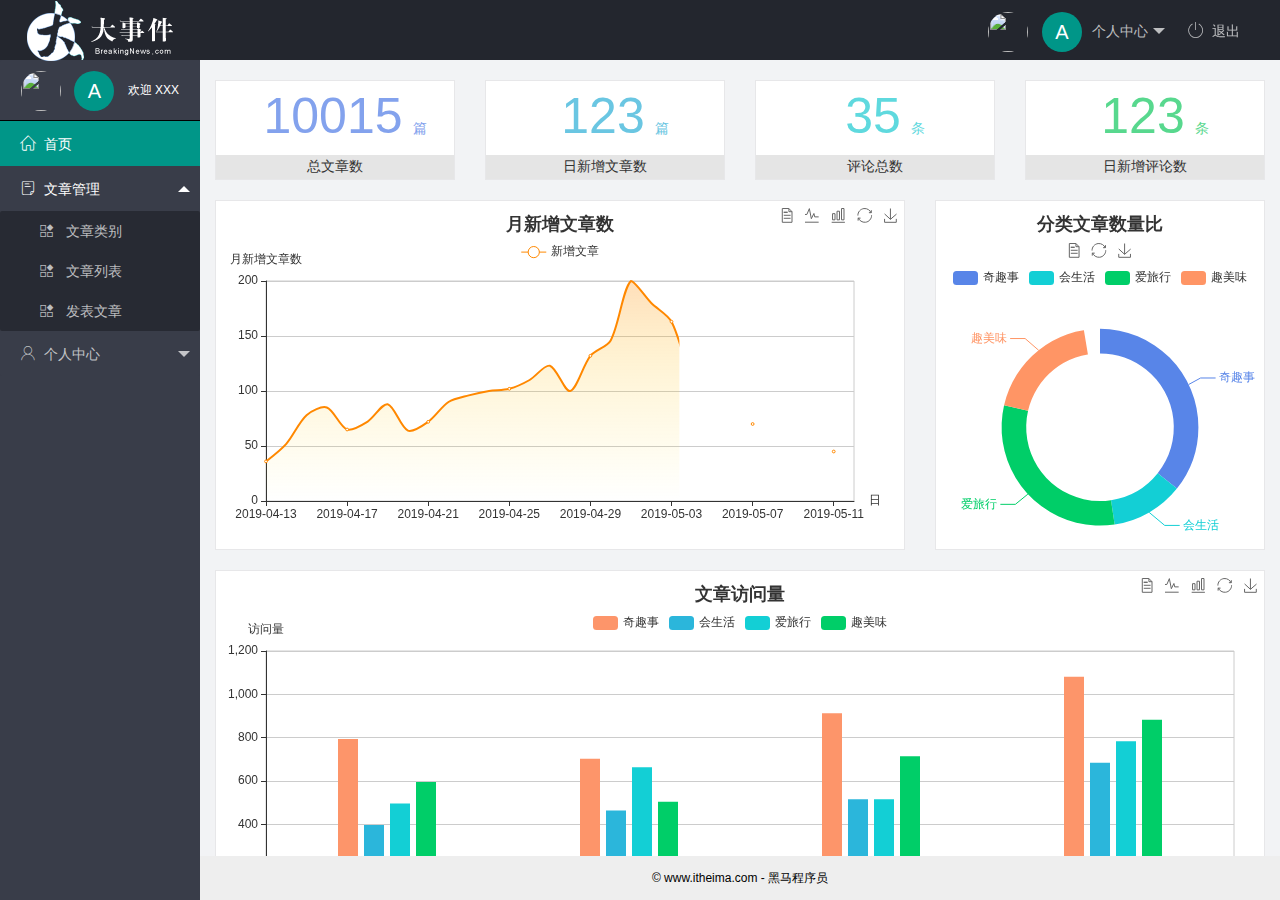
==== index.html @ 4f6dc2e0 "完成主页建设" ====
<!DOCTYPE html>
<html lang="en">

<head>
    <meta charset="UTF-8">
    <meta name="viewport" content="width=device-width, initial-scale=1.0">
    <title>大事件主页第二遍</title>
    <link rel="stylesheet" href="/assets/lib/layui/css/layui.css">
    <link rel="stylesheet" href="/assets/fonts/iconfont.css">
    <link rel="stylesheet" href="/assets/css/index.css">
</head>

<body class="layui-layout-body">
    <div class="layui-layout layui-layout-admin">
        <div class="layui-header">
            <div class="layui-logo">
                <img src="/assets/images/logo.png" alt="">
            </div>
            <!-- 头部区域（可配合layui已有的水平导航） -->
            <ul class="layui-nav layui-layout-right">
                <li class="layui-nav-item">
                    <a href="javascript:;" class="userinfo">
                        <img src="http://t.cn/RCzsdCq" class="layui-nav-img">
                        <span class="user-avatar">A</span>个人中心
                    </a>
                    <dl class="layui-nav-child">
                        <dd><a href="">基本资料</a></dd>
                        <dd><a href="">更换头像</a></dd>
                        <dd><a href="">重置密码</a></dd>
                    </dl>
                </li>
                <li class="layui-nav-item"><a href="javascript:;"><span class="iconfont icon-tuichu"></span>退出</a></li>
            </ul>
        </div>

        <div class="layui-side layui-bg-black">
            <div class="layui-side-scroll">
                <!-- 左侧导航区域（可配合layui已有的垂直导航） -->
                <ul class="layui-nav layui-nav-tree" lay-shrink="all">
                    <div class="userinfo">
                        <img src="http://t.cn/RCzsdCq" class="layui-nav-img">
                        <span class="user-avatar">A</span>
                        <span id="welcome">欢迎 XXX</span>
                    </div>
                    <li class="layui-nav-item layui-this">
                        <a href="/home/dashboard.html" target="fm"><span class="iconfont icon-home"></span>首页</a>
                    </li>
                    <li class="layui-nav-item layui-nav-itemed">
                        <a class="" href="javascript:;"><span class="iconfont icon-16"></span>文章管理</a>
                        <dl class="layui-nav-child">
                            <dd><a href="javascript:;"><i class="layui-icon layui-icon-app"></i> 文章类别</a></dd>
                            <dd><a href="javascript:;"><i class="layui-icon layui-icon-app"></i> 文章列表</a></dd>
                            <dd><a href="javascript:;"><i class="layui-icon layui-icon-app"></i> 发表文章</a></dd>
                        </dl>
                    </li>
                    <li class="layui-nav-item">
                        <a href="javascript:;"><span class="iconfont icon-user"></span>个人中心</a>
                        <dl class="layui-nav-child">
                            <dd><a href="javascript:;"><i class="layui-icon layui-icon-app"></i> 基本资料</a></dd>
                            <dd><a href="javascript:;"><i class="layui-icon layui-icon-app"></i> 更换头像</a></dd>
                            <dd><a href="javascript:;"><i class="layui-icon layui-icon-app"></i> 重置密码</a></dd>
                        </dl>
                    </li>
                </ul>
            </div>
        </div>

        <div class="layui-body">
            <!-- 内容主体区域 -->
            <iframe name="fm" src="/home/dashboard.html" frameborder="0"></iframe>
        </div>

        <div class="layui-footer">
            <!-- 底部固定区域 -->
            © www.itheima.com - 黑马程序员
        </div>
    </div>
    <script src="/assets/lib/layui/layui.all.js"></script>
    <script src="/assets/lib/jquery.js"></script>
    <script src="/assets/js/baseAPI.js"></script>
    <script src="/assets/js/index.js"></script>
</body>

</html>
---- assets/lib/layui/css/layui.css ----
/** layui-v2.5.5 MIT License By https://www.layui.com */
 .layui-inline,img{display:inline-block;vertical-align:middle}h1,h2,h3,h4,h5,h6{font-weight:400}.layui-edge,.layui-header,.layui-inline,.layui-main{position:relative}.layui-body,.layui-edge,.layui-elip{overflow:hidden}.layui-btn,.layui-edge,.layui-inline,img{vertical-align:middle}.layui-btn,.layui-disabled,.layui-icon,.layui-unselect{-moz-user-select:none;-webkit-user-select:none;-ms-user-select:none}.layui-elip,.layui-form-checkbox span,.layui-form-pane .layui-form-label{text-overflow:ellipsis;white-space:nowrap}.layui-breadcrumb,.layui-tree-btnGroup{visibility:hidden}blockquote,body,button,dd,div,dl,dt,form,h1,h2,h3,h4,h5,h6,input,li,ol,p,pre,td,textarea,th,ul{margin:0;padding:0;-webkit-tap-highlight-color:rgba(0,0,0,0)}a:active,a:hover{outline:0}img{border:none}li{list-style:none}table{border-collapse:collapse;border-spacing:0}h4,h5,h6{font-size:100%}button,input,optgroup,option,select,textarea{font-family:inherit;font-size:inherit;font-style:inherit;font-weight:inherit;outline:0}pre{white-space:pre-wrap;white-space:-moz-pre-wrap;white-space:-pre-wrap;white-space:-o-pre-wrap;word-wrap:break-word}body{line-height:24px;font:14px Helvetica Neue,Helvetica,PingFang SC,Tahoma,Arial,sans-serif}hr{height:1px;margin:10px 0;border:0;clear:both}a{color:#333;text-decoration:none}a:hover{color:#777}a cite{font-style:normal;*cursor:pointer}.layui-border-box,.layui-border-box *{box-sizing:border-box}.layui-box,.layui-box *{box-sizing:content-box}.layui-clear{clear:both;*zoom:1}.layui-clear:after{content:'\20';clear:both;*zoom:1;display:block;height:0}.layui-inline{*display:inline;*zoom:1}.layui-edge{display:inline-block;width:0;height:0;border-width:6px;border-style:dashed;border-color:transparent}.layui-edge-top{top:-4px;border-bottom-color:#999;border-bottom-style:solid}.layui-edge-right{border-left-color:#999;border-left-style:solid}.layui-edge-bottom{top:2px;border-top-color:#999;border-top-style:solid}.layui-edge-left{border-right-color:#999;border-right-style:solid}.layui-disabled,.layui-disabled:hover{color:#d2d2d2!important;cursor:not-allowed!important}.layui-circle{border-radius:100%}.layui-show{display:block!important}.layui-hide{display:none!important}@font-face{font-family:layui-icon;src:url(../font/iconfont.eot?v=250);src:url(../font/iconfont.eot?v=250#iefix) format('embedded-opentype'),url(../font/iconfont.woff2?v=250) format('woff2'),url(../font/iconfont.woff?v=250) format('woff'),url(../font/iconfont.ttf?v=250) format('truetype'),url(../font/iconfont.svg?v=250#layui-icon) format('svg')}.layui-icon{font-family:layui-icon!important;font-size:16px;font-style:normal;-webkit-font-smoothing:antialiased;-moz-osx-font-smoothing:grayscale}.layui-icon-reply-fill:before{content:"\e611"}.layui-icon-set-fill:before{content:"\e614"}.layui-icon-menu-fill:before{content:"\e60f"}.layui-icon-search:before{content:"\e615"}.layui-icon-share:before{content:"\e641"}.layui-icon-set-sm:before{content:"\e620"}.layui-icon-engine:before{content:"\e628"}.layui-icon-close:before{content:"\1006"}.layui-icon-close-fill:before{content:"\1007"}.layui-icon-chart-screen:before{content:"\e629"}.layui-icon-star:before{content:"\e600"}.layui-icon-circle-dot:before{content:"\e617"}.layui-icon-chat:before{content:"\e606"}.layui-icon-release:before{content:"\e609"}.layui-icon-list:before{content:"\e60a"}.layui-icon-chart:before{content:"\e62c"}.layui-icon-ok-circle:before{content:"\1005"}.layui-icon-layim-theme:before{content:"\e61b"}.layui-icon-table:before{content:"\e62d"}.layui-icon-right:before{content:"\e602"}.layui-icon-left:before{content:"\e603"}.layui-icon-cart-simple:before{content:"\e698"}.layui-icon-face-cry:before{content:"\e69c"}.layui-icon-face-smile:before{content:"\e6af"}.layui-icon-survey:before{content:"\e6b2"}.layui-icon-tree:before{content:"\e62e"}.layui-icon-upload-circle:before{content:"\e62f"}.layui-icon-add-circle:before{content:"\e61f"}.layui-icon-download-circle:before{content:"\e601"}.layui-icon-templeate-1:before{content:"\e630"}.layui-icon-util:before{content:"\e631"}.layui-icon-face-surprised:before{content:"\e664"}.layui-icon-edit:before{content:"\e642"}.layui-icon-speaker:before{content:"\e645"}.layui-icon-down:before{content:"\e61a"}.layui-icon-file:before{content:"\e621"}.layui-icon-layouts:before{content:"\e632"}.layui-icon-rate-half:before{content:"\e6c9"}.layui-icon-add-circle-fine:before{content:"\e608"}.layui-icon-prev-circle:before{content:"\e633"}.layui-icon-read:before{content:"\e705"}.layui-icon-404:before{content:"\e61c"}.layui-icon-carousel:before{content:"\e634"}.layui-icon-help:before{content:"\e607"}.layui-icon-code-circle:before{content:"\e635"}.layui-icon-water:before{content:"\e636"}.layui-icon-username:before{content:"\e66f"}.layui-icon-find-fill:before{content:"\e670"}.layui-icon-about:before{content:"\e60b"}.layui-icon-location:before{content:"\e715"}.layui-icon-up:before{content:"\e619"}.layui-icon-pause:before{content:"\e651"}.layui-icon-date:before{content:"\e637"}.layui-icon-layim-uploadfile:before{content:"\e61d"}.layui-icon-delete:before{content:"\e640"}.layui-icon-play:before{content:"\e652"}.layui-icon-top:before{content:"\e604"}.layui-icon-friends:before{content:"\e612"}.layui-icon-refresh-3:before{content:"\e9aa"}.layui-icon-ok:before{content:"\e605"}.layui-icon-layer:before{content:"\e638"}.layui-icon-face-smile-fine:before{content:"\e60c"}.layui-icon-dollar:before{content:"\e659"}.layui-icon-group:before{content:"\e613"}.layui-icon-layim-download:before{content:"\e61e"}.layui-icon-picture-fine:before{content:"\e60d"}.layui-icon-link:before{content:"\e64c"}.layui-icon-diamond:before{content:"\e735"}.layui-icon-log:before{content:"\e60e"}.layui-icon-rate-solid:before{content:"\e67a"}.layui-icon-fonts-del:before{content:"\e64f"}.layui-icon-unlink:before{content:"\e64d"}.layui-icon-fonts-clear:before{content:"\e639"}.layui-icon-triangle-r:before{content:"\e623"}.layui-icon-circle:before{content:"\e63f"}.layui-icon-radio:before{content:"\e643"}.layui-icon-align-center:before{content:"\e647"}.layui-icon-align-right:before{content:"\e648"}.layui-icon-align-left:before{content:"\e649"}.layui-icon-loading-1:before{content:"\e63e"}.layui-icon-return:before{content:"\e65c"}.layui-icon-fonts-strong:before{content:"\e62b"}.layui-icon-upload:before{content:"\e67c"}.layui-icon-dialogue:before{content:"\e63a"}.layui-icon-video:before{content:"\e6ed"}.layui-icon-headset:before{content:"\e6fc"}.layui-icon-cellphone-fine:before{content:"\e63b"}.layui-icon-add-1:before{content:"\e654"}.layui-icon-face-smile-b:before{content:"\e650"}.layui-icon-fonts-html:before{content:"\e64b"}.layui-icon-form:before{content:"\e63c"}.layui-icon-cart:before{content:"\e657"}.layui-icon-camera-fill:before{content:"\e65d"}.layui-icon-tabs:before{content:"\e62a"}.layui-icon-fonts-code:before{content:"\e64e"}.layui-icon-fire:before{content:"\e756"}.layui-icon-set:before{content:"\e716"}.layui-icon-fonts-u:before{content:"\e646"}.layui-icon-triangle-d:before{content:"\e625"}.layui-icon-tips:before{content:"\e702"}.layui-icon-picture:before{content:"\e64a"}.layui-icon-more-vertical:before{content:"\e671"}.layui-icon-flag:before{content:"\e66c"}.layui-icon-loading:before{content:"\e63d"}.layui-icon-fonts-i:before{content:"\e644"}.layui-icon-refresh-1:before{content:"\e666"}.layui-icon-rmb:before{content:"\e65e"}.layui-icon-home:before{content:"\e68e"}.layui-icon-user:before{content:"\e770"}.layui-icon-notice:before{content:"\e667"}.layui-icon-login-weibo:before{content:"\e675"}.layui-icon-voice:before{content:"\e688"}.layui-icon-upload-drag:before{content:"\e681"}.layui-icon-login-qq:before{content:"\e676"}.layui-icon-snowflake:before{content:"\e6b1"}.layui-icon-file-b:before{content:"\e655"}.layui-icon-template:before{content:"\e663"}.layui-icon-auz:before{content:"\e672"}.layui-icon-console:before{content:"\e665"}.layui-icon-app:before{content:"\e653"}.layui-icon-prev:before{content:"\e65a"}.layui-icon-website:before{content:"\e7ae"}.layui-icon-next:before{content:"\e65b"}.layui-icon-component:before{content:"\e857"}.layui-icon-more:before{content:"\e65f"}.layui-icon-login-wechat:before{content:"\e677"}.layui-icon-shrink-right:before{content:"\e668"}.layui-icon-spread-left:before{content:"\e66b"}.layui-icon-camera:before{content:"\e660"}.layui-icon-note:before{content:"\e66e"}.layui-icon-refresh:before{content:"\e669"}.layui-icon-female:before{content:"\e661"}.layui-icon-male:before{content:"\e662"}.layui-icon-password:before{content:"\e673"}.layui-icon-senior:before{content:"\e674"}.layui-icon-theme:before{content:"\e66a"}.layui-icon-tread:before{content:"\e6c5"}.layui-icon-praise:before{content:"\e6c6"}.layui-icon-star-fill:before{content:"\e658"}.layui-icon-rate:before{content:"\e67b"}.layui-icon-template-1:before{content:"\e656"}.layui-icon-vercode:before{content:"\e679"}.layui-icon-cellphone:before{content:"\e678"}.layui-icon-screen-full:before{content:"\e622"}.layui-icon-screen-restore:before{content:"\e758"}.layui-icon-cols:before{content:"\e610"}.layui-icon-export:before{content:"\e67d"}.layui-icon-print:before{content:"\e66d"}.layui-icon-slider:before{content:"\e714"}.layui-icon-addition:before{content:"\e624"}.layui-icon-subtraction:before{content:"\e67e"}.layui-icon-service:before{content:"\e626"}.layui-icon-transfer:before{content:"\e691"}.layui-main{width:1140px;margin:0 auto}.layui-header{z-index:1000;height:60px}.layui-header a:hover{transition:all .5s;-webkit-transition:all .5s}.layui-side{position:fixed;left:0;top:0;bottom:0;z-index:999;width:200px;overflow-x:hidden}.layui-side-scroll{position:relative;width:220px;height:100%;overflow-x:hidden}.layui-body{position:absolute;left:200px;right:0;top:0;bottom:0;z-index:998;width:auto;overflow-y:auto;box-sizing:border-box}.layui-layout-body{overflow:hidden}.layui-layout-admin .layui-header{background-color:#23262E}.layui-layout-admin .layui-side{top:60px;width:200px;overflow-x:hidden}.layui-layout-admin .layui-body{position:fixed;top:60px;bottom:44px}.layui-layout-admin .layui-main{width:auto;margin:0 15px}.layui-layout-admin .layui-footer{position:fixed;left:200px;right:0;bottom:0;height:44px;line-height:44px;padding:0 15px;background-color:#eee}.layui-layout-admin .layui-logo{position:absolute;left:0;top:0;width:200px;height:100%;line-height:60px;text-align:center;color:#009688;font-size:16px}.layui-layout-admin .layui-header .layui-nav{background:0 0}.layui-layout-left{position:absolute!important;left:200px;top:0}.layui-layout-right{position:absolute!important;right:0;top:0}.layui-container{position:relative;margin:0 auto;padding:0 15px;box-sizing:border-box}.layui-fluid{position:relative;margin:0 auto;padding:0 15px}.layui-row:after,.layui-row:before{content:'';display:block;clear:both}.layui-col-lg1,.layui-col-lg10,.layui-col-lg11,.layui-col-lg12,.layui-col-lg2,.layui-col-lg3,.layui-col-lg4,.layui-col-lg5,.layui-col-lg6,.layui-col-lg7,.layui-col-lg8,.layui-col-lg9,.layui-col-md1,.layui-col-md10,.layui-col-md11,.layui-col-md12,.layui-col-md2,.layui-col-md3,.layui-col-md4,.layui-col-md5,.layui-col-md6,.layui-col-md7,.layui-col-md8,.layui-col-md9,.layui-col-sm1,.layui-col-sm10,.layui-col-sm11,.layui-col-sm12,.layui-col-sm2,.layui-col-sm3,.layui-col-sm4,.layui-col-sm5,.layui-col-sm6,.layui-col-sm7,.layui-col-sm8,.layui-col-sm9,.layui-col-xs1,.layui-col-xs10,.layui-col-xs11,.layui-col-xs12,.layui-col-xs2,.layui-col-xs3,.layui-col-xs4,.layui-col-xs5,.layui-col-xs6,.layui-col-xs7,.layui-col-xs8,.layui-col-xs9{position:relative;display:block;box-sizing:border-box}.layui-col-xs1,.layui-col-xs10,.layui-col-xs11,.layui-col-xs12,.layui-col-xs2,.layui-col-xs3,.layui-col-xs4,.layui-col-xs5,.layui-col-xs6,.layui-col-xs7,.layui-col-xs8,.layui-col-xs9{float:left}.layui-col-xs1{width:8.33333333%}.layui-col-xs2{width:16.66666667%}.layui-col-xs3{width:25%}.layui-col-xs4{width:33.33333333%}.layui-col-xs5{width:41.66666667%}.layui-col-xs6{width:50%}.layui-col-xs7{width:58.33333333%}.layui-col-xs8{width:66.66666667%}.layui-col-xs9{width:75%}.layui-col-xs10{width:83.33333333%}.layui-col-xs11{width:91.66666667%}.layui-col-xs12{width:100%}.layui-col-xs-offset1{margin-left:8.33333333%}.layui-col-xs-offset2{margin-left:16.66666667%}.layui-col-xs-offset3{margin-left:25%}.layui-col-xs-offset4{margin-left:33.33333333%}.layui-col-xs-offset5{margin-left:41.66666667%}.layui-col-xs-offset6{margin-left:50%}.layui-col-xs-offset7{margin-left:58.33333333%}.layui-col-xs-offset8{margin-left:66.66666667%}.layui-col-xs-offset9{margin-left:75%}.layui-col-xs-offset10{margin-left:83.33333333%}.layui-col-xs-offset11{margin-left:91.66666667%}.layui-col-xs-offset12{margin-left:100%}@media screen and (max-width:768px){.layui-hide-xs{display:none!important}.layui-show-xs-block{display:block!important}.layui-show-xs-inline{display:inline!important}.layui-show-xs-inline-block{display:inline-block!important}}@media screen and (min-width:768px){.layui-container{width:750px}.layui-hide-sm{display:none!important}.layui-show-sm-block{display:block!important}.layui-show-sm-inline{display:inline!important}.layui-show-sm-inline-block{display:inline-block!important}.layui-col-sm1,.layui-col-sm10,.layui-col-sm11,.layui-col-sm12,.layui-col-sm2,.layui-col-sm3,.layui-col-sm4,.layui-col-sm5,.layui-col-sm6,.layui-col-sm7,.layui-col-sm8,.layui-col-sm9{float:left}.layui-col-sm1{width:8.33333333%}.layui-col-sm2{width:16.66666667%}.layui-col-sm3{width:25%}.layui-col-sm4{width:33.33333333%}.layui-col-sm5{width:41.66666667%}.layui-col-sm6{width:50%}.layui-col-sm7{width:58.33333333%}.layui-col-sm8{width:66.66666667%}.layui-col-sm9{width:75%}.layui-col-sm10{width:83.33333333%}.layui-col-sm11{width:91.66666667%}.layui-col-sm12{width:100%}.layui-col-sm-offset1{margin-left:8.33333333%}.layui-col-sm-offset2{margin-left:16.66666667%}.layui-col-sm-offset3{margin-left:25%}.layui-col-sm-offset4{margin-left:33.33333333%}.layui-col-sm-offset5{margin-left:41.66666667%}.layui-col-sm-offset6{margin-left:50%}.layui-col-sm-offset7{margin-left:58.33333333%}.layui-col-sm-offset8{margin-left:66.66666667%}.layui-col-sm-offset9{margin-left:75%}.layui-col-sm-offset10{margin-left:83.33333333%}.layui-col-sm-offset11{margin-left:91.66666667%}.layui-col-sm-offset12{margin-left:100%}}@media screen and (min-width:992px){.layui-container{width:970px}.layui-hide-md{display:none!important}.layui-show-md-block{display:block!important}.layui-show-md-inline{display:inline!important}.layui-show-md-inline-block{display:inline-block!important}.layui-col-md1,.layui-col-md10,.layui-col-md11,.layui-col-md12,.layui-col-md2,.layui-col-md3,.layui-col-md4,.layui-col-md5,.layui-col-md6,.layui-col-md7,.layui-col-md8,.layui-col-md9{float:left}.layui-col-md1{width:8.33333333%}.layui-col-md2{width:16.66666667%}.layui-col-md3{width:25%}.layui-col-md4{width:33.33333333%}.layui-col-md5{width:41.66666667%}.layui-col-md6{width:50%}.layui-col-md7{width:58.33333333%}.layui-col-md8{width:66.66666667%}.layui-col-md9{width:75%}.layui-col-md10{width:83.33333333%}.layui-col-md11{width:91.66666667%}.layui-col-md12{width:100%}.layui-col-md-offset1{margin-left:8.33333333%}.layui-col-md-offset2{margin-left:16.66666667%}.layui-col-md-offset3{margin-left:25%}.layui-col-md-offset4{margin-left:33.33333333%}.layui-col-md-offset5{margin-left:41.66666667%}.layui-col-md-offset6{margin-left:50%}.layui-col-md-offset7{margin-left:58.33333333%}.layui-col-md-offset8{margin-left:66.66666667%}.layui-col-md-offset9{margin-left:75%}.layui-col-md-offset10{margin-left:83.33333333%}.layui-col-md-offset11{margin-left:91.66666667%}.layui-col-md-offset12{margin-left:100%}}@media screen and (min-width:1200px){.layui-container{width:1170px}.layui-hide-lg{display:none!important}.layui-show-lg-block{display:block!important}.layui-show-lg-inline{display:inline!important}.layui-show-lg-inline-block{display:inline-block!important}.layui-col-lg1,.layui-col-lg10,.layui-col-lg11,.layui-col-lg12,.layui-col-lg2,.layui-col-lg3,.layui-col-lg4,.layui-col-lg5,.layui-col-lg6,.layui-col-lg7,.layui-col-lg8,.layui-col-lg9{float:left}.layui-col-lg1{width:8.33333333%}.layui-col-lg2{width:16.66666667%}.layui-col-lg3{width:25%}.layui-col-lg4{width:33.33333333%}.layui-col-lg5{width:41.66666667%}.layui-col-lg6{width:50%}.layui-col-lg7{width:58.33333333%}.layui-col-lg8{width:66.66666667%}.layui-col-lg9{width:75%}.layui-col-lg10{width:83.33333333%}.layui-col-lg11{width:91.66666667%}.layui-col-lg12{width:100%}.layui-col-lg-offset1{margin-left:8.33333333%}.layui-col-lg-offset2{margin-left:16.66666667%}.layui-col-lg-offset3{margin-left:25%}.layui-col-lg-offset4{margin-left:33.33333333%}.layui-col-lg-offset5{margin-left:41.66666667%}.layui-col-lg-offset6{margin-left:50%}.layui-col-lg-offset7{margin-left:58.33333333%}.layui-col-lg-offset8{margin-left:66.66666667%}.layui-col-lg-offset9{margin-left:75%}.layui-col-lg-offset10{margin-left:83.33333333%}.layui-col-lg-offset11{margin-left:91.66666667%}.layui-col-lg-offset12{margin-left:100%}}.layui-col-space1{margin:-.5px}.layui-col-space1>*{padding:.5px}.layui-col-space3{margin:-1.5px}.layui-col-space3>*{padding:1.5px}.layui-col-space5{margin:-2.5px}.layui-col-space5>*{padding:2.5px}.layui-col-space8{margin:-3.5px}.layui-col-space8>*{padding:3.5px}.layui-col-space10{margin:-5px}.layui-col-space10>*{padding:5px}.layui-col-space12{margin:-6px}.layui-col-space12>*{padding:6px}.layui-col-space15{margin:-7.5px}.layui-col-space15>*{padding:7.5px}.layui-col-space18{margin:-9px}.layui-col-space18>*{padding:9px}.layui-col-space20{margin:-10px}.layui-col-space20>*{padding:10px}.layui-col-space22{margin:-11px}.layui-col-space22>*{padding:11px}.layui-col-space25{margin:-12.5px}.layui-col-space25>*{padding:12.5px}.layui-col-space30{margin:-15px}.layui-col-space30>*{padding:15px}.layui-btn,.layui-input,.layui-select,.layui-textarea,.layui-upload-button{outline:0;-webkit-appearance:none;transition:all .3s;-webkit-transition:all .3s;box-sizing:border-box}.layui-elem-quote{margin-bottom:10px;padding:15px;line-height:22px;border-left:5px solid #009688;border-radius:0 2px 2px 0;background-color:#f2f2f2}.layui-quote-nm{border-style:solid;border-width:1px 1px 1px 5px;background:0 0}.layui-elem-field{margin-bottom:10px;padding:0;border-width:1px;border-style:solid}.layui-elem-field legend{margin-left:20px;padding:0 10px;font-size:20px;font-weight:300}.layui-field-title{margin:10px 0 20px;border-width:1px 0 0}.layui-field-box{padding:10px 15px}.layui-field-title .layui-field-box{padding:10px 0}.layui-progress{position:relative;height:6px;border-radius:20px;background-color:#e2e2e2}.layui-progress-bar{position:absolute;left:0;top:0;width:0;max-width:100%;height:6px;border-radius:20px;text-align:right;background-color:#5FB878;transition:all .3s;-webkit-transition:all .3s}.layui-progress-big,.layui-progress-big .layui-progress-bar{height:18px;line-height:18px}.layui-progress-text{position:relative;top:-20px;line-height:18px;font-size:12px;color:#666}.layui-progress-big .layui-progress-text{position:static;padding:0 10px;color:#fff}.layui-collapse{border-width:1px;border-style:solid;border-radius:2px}.layui-colla-content,.layui-colla-item{border-top-width:1px;border-top-style:solid}.layui-colla-item:first-child{border-top:none}.layui-colla-title{position:relative;height:42px;line-height:42px;padding:0 15px 0 35px;color:#333;background-color:#f2f2f2;cursor:pointer;font-size:14px;overflow:hidden}.layui-colla-content{display:none;padding:10px 15px;line-height:22px;color:#666}.layui-colla-icon{position:absolute;left:15px;top:0;font-size:14px}.layui-card{margin-bottom:15px;border-radius:2px;background-color:#fff;box-shadow:0 1px 2px 0 rgba(0,0,0,.05)}.layui-card:last-child{margin-bottom:0}.layui-card-header{position:relative;height:42px;line-height:42px;padding:0 15px;border-bottom:1px solid #f6f6f6;color:#333;border-radius:2px 2px 0 0;font-size:14px}.layui-bg-black,.layui-bg-blue,.layui-bg-cyan,.layui-bg-green,.layui-bg-orange,.layui-bg-red{color:#fff!important}.layui-card-body{position:relative;padding:10px 15px;line-height:24px}.layui-card-body[pad15]{padding:15px}.layui-card-body[pad20]{padding:20px}.layui-card-body .layui-table{margin:5px 0}.layui-card .layui-tab{margin:0}.layui-panel-window{position:relative;padding:15px;border-radius:0;border-top:5px solid #E6E6E6;background-color:#fff}.layui-auxiliar-moving{position:fixed;left:0;right:0;top:0;bottom:0;width:100%;height:100%;background:0 0;z-index:9999999999}.layui-form-label,.layui-form-mid,.layui-form-select,.layui-input-block,.layui-input-inline,.layui-textarea{position:relative}.layui-bg-red{background-color:#FF5722!important}.layui-bg-orange{background-color:#FFB800!important}.layui-bg-green{background-color:#009688!important}.layui-bg-cyan{background-color:#2F4056!important}.layui-bg-blue{background-color:#1E9FFF!important}.layui-bg-black{background-color:#393D49!important}.layui-bg-gray{background-color:#eee!important;color:#666!important}.layui-badge-rim,.layui-colla-content,.layui-colla-item,.layui-collapse,.layui-elem-field,.layui-form-pane .layui-form-item[pane],.layui-form-pane .layui-form-label,.layui-input,.layui-layedit,.layui-layedit-tool,.layui-quote-nm,.layui-select,.layui-tab-bar,.layui-tab-card,.layui-tab-title,.layui-tab-title .layui-this:after,.layui-textarea{border-color:#e6e6e6}.layui-timeline-item:before,hr{background-color:#e6e6e6}.layui-text{line-height:22px;font-size:14px;color:#666}.layui-text h1,.layui-text h2,.layui-text h3{font-weight:500;color:#333}.layui-text h1{font-size:30px}.layui-text h2{font-size:24px}.layui-text h3{font-size:18px}.layui-text a:not(.layui-btn){color:#01AAED}.layui-text a:not(.layui-btn):hover{text-decoration:underline}.layui-text ul{padding:5px 0 5px 15px}.layui-text ul li{margin-top:5px;list-style-type:disc}.layui-text em,.layui-word-aux{color:#999!important;padding:0 5px!important}.layui-btn{display:inline-block;height:38px;line-height:38px;padding:0 18px;background-color:#009688;color:#fff;white-space:nowrap;text-align:center;font-size:14px;border:none;border-radius:2px;cursor:pointer}.layui-btn:hover{opacity:.8;filter:alpha(opacity=80);color:#fff}.layui-btn:active{opacity:1;filter:alpha(opacity=100)}.layui-btn+.layui-btn{margin-left:10px}.layui-btn-container{font-size:0}.layui-btn-container .layui-btn{margin-right:10px;margin-bottom:10px}.layui-btn-container .layui-btn+.layui-btn{margin-left:0}.layui-table .layui-btn-container .layui-btn{margin-bottom:9px}.layui-btn-radius{border-radius:100px}.layui-btn .layui-icon{margin-right:3px;font-size:18px;vertical-align:bottom;vertical-align:middle\9}.layui-btn-primary{border:1px solid #C9C9C9;background-color:#fff;color:#555}.layui-btn-primary:hover{border-color:#009688;color:#333}.layui-btn-normal{background-color:#1E9FFF}.layui-btn-warm{background-color:#FFB800}.layui-btn-danger{background-color:#FF5722}.layui-btn-checked{background-color:#5FB878}.layui-btn-disabled,.layui-btn-disabled:active,.layui-btn-disabled:hover{border:1px solid #e6e6e6;background-color:#FBFBFB;color:#C9C9C9;cursor:not-allowed;opacity:1}.layui-btn-lg{height:44px;line-height:44px;padding:0 25px;font-size:16px}.layui-btn-sm{height:30px;line-height:30px;padding:0 10px;font-size:12px}.layui-btn-sm i{font-size:16px!important}.layui-btn-xs{height:22px;line-height:22px;padding:0 5px;font-size:12px}.layui-btn-xs i{font-size:14px!important}.layui-btn-group{display:inline-block;vertical-align:middle;font-size:0}.layui-btn-group .layui-btn{margin-left:0!important;margin-right:0!important;border-left:1px solid rgba(255,255,255,.5);border-radius:0}.layui-btn-group .layui-btn-primary{border-left:none}.layui-btn-group .layui-btn-primary:hover{border-color:#C9C9C9;color:#009688}.layui-btn-group .layui-btn:first-child{border-left:none;border-radius:2px 0 0 2px}.layui-btn-group .layui-btn-primary:first-child{border-left:1px solid #c9c9c9}.layui-btn-group .layui-btn:last-child{border-radius:0 2px 2px 0}.layui-btn-group .layui-btn+.layui-btn{margin-left:0}.layui-btn-group+.layui-btn-group{margin-left:10px}.layui-btn-fluid{width:100%}.layui-input,.layui-select,.layui-textarea{height:38px;line-height:1.3;line-height:38px\9;border-width:1px;border-style:solid;background-color:#fff;border-radius:2px}.layui-input::-webkit-input-placeholder,.layui-select::-webkit-input-placeholder,.layui-textarea::-webkit-input-placeholder{line-height:1.3}.layui-input,.layui-textarea{display:block;width:100%;padding-left:10px}.layui-input:hover,.layui-textarea:hover{border-color:#D2D2D2!important}.layui-input:focus,.layui-textarea:focus{border-color:#C9C9C9!important}.layui-textarea{min-height:100px;height:auto;line-height:20px;padding:6px 10px;resize:vertical}.layui-select{padding:0 10px}.layui-form input[type=checkbox],.layui-form input[type=radio],.layui-form select{display:none}.layui-form [lay-ignore]{display:initial}.layui-form-item{margin-bottom:15px;clear:both;*zoom:1}.layui-form-item:after{content:'\20';clear:both;*zoom:1;display:block;height:0}.layui-form-label{float:left;display:block;padding:9px 15px;width:80px;font-weight:400;line-height:20px;text-align:right}.layui-form-label-col{display:block;float:none;padding:9px 0;line-height:20px;text-align:left}.layui-form-item .layui-inline{margin-bottom:5px;margin-right:10px}.layui-input-block{margin-left:110px;min-height:36px}.layui-input-inline{display:inline-block;vertical-align:middle}.layui-form-item .layui-input-inline{float:left;width:190px;margin-right:10px}.layui-form-text .layui-input-inline{width:auto}.layui-form-mid{float:left;display:block;padding:9px 0!important;line-height:20px;margin-right:10px}.layui-form-danger+.layui-form-select .layui-input,.layui-form-danger:focus{border-color:#FF5722!important}.layui-form-select .layui-input{padding-right:30px;cursor:pointer}.layui-form-select .layui-edge{position:absolute;right:10px;top:50%;margin-top:-3px;cursor:pointer;border-width:6px;border-top-color:#c2c2c2;border-top-style:solid;transition:all .3s;-webkit-transition:all .3s}.layui-form-select dl{display:none;position:absolute;left:0;top:42px;padding:5px 0;z-index:899;min-width:100%;border:1px solid #d2d2d2;max-height:300px;overflow-y:auto;background-color:#fff;border-radius:2px;box-shadow:0 2px 4px rgba(0,0,0,.12);box-sizing:border-box}.layui-form-select dl dd,.layui-form-select dl dt{padding:0 10px;line-height:36px;white-space:nowrap;overflow:hidden;text-overflow:ellipsis}.layui-form-select dl dt{font-size:12px;color:#999}.layui-form-select dl dd{cursor:pointer}.layui-form-select dl dd:hover{background-color:#f2f2f2;-webkit-transition:.5s all;transition:.5s all}.layui-form-select .layui-select-group dd{padding-left:20px}.layui-form-select dl dd.layui-select-tips{padding-left:10px!important;color:#999}.layui-form-select dl dd.layui-this{background-color:#5FB878;color:#fff}.layui-form-checkbox,.layui-form-select dl dd.layui-disabled{background-color:#fff}.layui-form-selected dl{display:block}.layui-form-checkbox,.layui-form-checkbox *,.layui-form-switch{display:inline-block;vertical-align:middle}.layui-form-selected .layui-edge{margin-top:-9px;-webkit-transform:rotate(180deg);transform:rotate(180deg);margin-top:-3px\9}:root .layui-form-selected .layui-edge{margin-top:-9px\0/IE9}.layui-form-selectup dl{top:auto;bottom:42px}.layui-select-none{margin:5px 0;text-align:center;color:#999}.layui-select-disabled .layui-disabled{border-color:#eee!important}.layui-select-disabled .layui-edge{border-top-color:#d2d2d2}.layui-form-checkbox{position:relative;height:30px;line-height:30px;margin-right:10px;padding-right:30px;cursor:pointer;font-size:0;-webkit-transition:.1s linear;transition:.1s linear;box-sizing:border-box}.layui-form-checkbox span{padding:0 10px;height:100%;font-size:14px;border-radius:2px 0 0 2px;background-color:#d2d2d2;color:#fff;overflow:hidden}.layui-form-checkbox:hover span{background-color:#c2c2c2}.layui-form-checkbox i{position:absolute;right:0;top:0;width:30px;height:28px;border:1px solid #d2d2d2;border-left:none;border-radius:0 2px 2px 0;color:#fff;font-size:20px;text-align:center}.layui-form-checkbox:hover i{border-color:#c2c2c2;color:#c2c2c2}.layui-form-checked,.layui-form-checked:hover{border-color:#5FB878}.layui-form-checked span,.layui-form-checked:hover span{background-color:#5FB878}.layui-form-checked i,.layui-form-checked:hover i{color:#5FB878}.layui-form-item .layui-form-checkbox{margin-top:4px}.layui-form-checkbox[lay-skin=primary]{height:auto!important;line-height:normal!important;min-width:18px;min-height:18px;border:none!important;margin-right:0;padding-left:28px;padding-right:0;background:0 0}.layui-form-checkbox[lay-skin=primary] span{padding-left:0;padding-right:15px;line-height:18px;background:0 0;color:#666}.layui-form-checkbox[lay-skin=primary] i{right:auto;left:0;width:16px;height:16px;line-height:16px;border:1px solid #d2d2d2;font-size:12px;border-radius:2px;background-color:#fff;-webkit-transition:.1s linear;transition:.1s linear}.layui-form-checkbox[lay-skin=primary]:hover i{border-color:#5FB878;color:#fff}.layui-form-checked[lay-skin=primary] i{border-color:#5FB878!important;background-color:#5FB878;color:#fff}.layui-checkbox-disbaled[lay-skin=primary] span{background:0 0!important;color:#c2c2c2}.layui-checkbox-disbaled[lay-skin=primary]:hover i{border-color:#d2d2d2}.layui-form-item .layui-form-checkbox[lay-skin=primary]{margin-top:10px}.layui-form-switch{position:relative;height:22px;line-height:22px;min-width:35px;padding:0 5px;margin-top:8px;border:1px solid #d2d2d2;border-radius:20px;cursor:pointer;background-color:#fff;-webkit-transition:.1s linear;transition:.1s linear}.layui-form-switch i{position:absolute;left:5px;top:3px;width:16px;height:16px;border-radius:20px;background-color:#d2d2d2;-webkit-transition:.1s linear;transition:.1s linear}.layui-form-switch em{position:relative;top:0;width:25px;margin-left:21px;padding:0!important;text-align:center!important;color:#999!important;font-style:normal!important;font-size:12px}.layui-form-onswitch{border-color:#5FB878;background-color:#5FB878}.layui-checkbox-disbaled,.layui-checkbox-disbaled i{border-color:#e2e2e2!important}.layui-form-onswitch i{left:100%;margin-left:-21px;background-color:#fff}.layui-form-onswitch em{margin-left:5px;margin-right:21px;color:#fff!important}.layui-checkbox-disbaled span{background-color:#e2e2e2!important}.layui-checkbox-disbaled:hover i{color:#fff!important}[lay-radio]{display:none}.layui-form-radio,.layui-form-radio *{display:inline-block;vertical-align:middle}.layui-form-radio{line-height:28px;margin:6px 10px 0 0;padding-right:10px;cursor:pointer;font-size:0}.layui-form-radio *{font-size:14px}.layui-form-radio>i{margin-right:8px;font-size:22px;color:#c2c2c2}.layui-form-radio>i:hover,.layui-form-radioed>i{color:#5FB878}.layui-radio-disbaled>i{color:#e2e2e2!important}.layui-form-pane .layui-form-label{width:110px;padding:8px 15px;height:38px;line-height:20px;border-width:1px;border-style:solid;border-radius:2px 0 0 2px;text-align:center;background-color:#FBFBFB;overflow:hidden;box-sizing:border-box}.layui-form-pane .layui-input-inline{margin-left:-1px}.layui-form-pane .layui-input-block{margin-left:110px;left:-1px}.layui-form-pane .layui-input{border-radius:0 2px 2px 0}.layui-form-pane .layui-form-text .layui-form-label{float:none;width:100%;border-radius:2px;box-sizing:border-box;text-align:left}.layui-form-pane .layui-form-text .layui-input-inline{display:block;margin:0;top:-1px;clear:both}.layui-form-pane .layui-form-text .layui-input-block{margin:0;left:0;top:-1px}.layui-form-pane .layui-form-text .layui-textarea{min-height:100px;border-radius:0 0 2px 2px}.layui-form-pane .layui-form-checkbox{margin:4px 0 4px 10px}.layui-form-pane .layui-form-radio,.layui-form-pane .layui-form-switch{margin-top:6px;margin-left:10px}.layui-form-pane .layui-form-item[pane]{position:relative;border-width:1px;border-style:solid}.layui-form-pane .layui-form-item[pane] .layui-form-label{position:absolute;left:0;top:0;height:100%;border-width:0 1px 0 0}.layui-form-pane .layui-form-item[pane] .layui-input-inline{margin-left:110px}@media screen and (max-width:450px){.layui-form-item .layui-form-label{text-overflow:ellipsis;overflow:hidden;white-space:nowrap}.layui-form-item .layui-inline{display:block;margin-right:0;margin-bottom:20px;clear:both}.layui-form-item .layui-inline:after{content:'\20';clear:both;display:block;height:0}.layui-form-item .layui-input-inline{display:block;float:none;left:-3px;width:auto;margin:0 0 10px 112px}.layui-form-item .layui-input-inline+.layui-form-mid{margin-left:110px;top:-5px;padding:0}.layui-form-item .layui-form-checkbox{margin-right:5px;margin-bottom:5px}}.layui-layedit{border-width:1px;border-style:solid;border-radius:2px}.layui-layedit-tool{padding:3px 5px;border-bottom-width:1px;border-bottom-style:solid;font-size:0}.layedit-tool-fixed{position:fixed;top:0;border-top:1px solid #e2e2e2}.layui-layedit-tool .layedit-tool-mid,.layui-layedit-tool .layui-icon{display:inline-block;vertical-align:middle;text-align:center;font-size:14px}.layui-layedit-tool .layui-icon{position:relative;width:32px;height:30px;line-height:30px;margin:3px 5px;color:#777;cursor:pointer;border-radius:2px}.layui-layedit-tool .layui-icon:hover{color:#393D49}.layui-layedit-tool .layui-icon:active{color:#000}.layui-layedit-tool .layedit-tool-active{background-color:#e2e2e2;color:#000}.layui-layedit-tool .layui-disabled,.layui-layedit-tool .layui-disabled:hover{color:#d2d2d2;cursor:not-allowed}.layui-layedit-tool .layedit-tool-mid{width:1px;height:18px;margin:0 10px;background-color:#d2d2d2}.layedit-tool-html{width:50px!important;font-size:30px!important}.layedit-tool-b,.layedit-tool-code,.layedit-tool-help{font-size:16px!important}.layedit-tool-d,.layedit-tool-face,.layedit-tool-image,.layedit-tool-unlink{font-size:18px!important}.layedit-tool-image input{position:absolute;font-size:0;left:0;top:0;width:100%;height:100%;opacity:.01;filter:Alpha(opacity=1);cursor:pointer}.layui-layedit-iframe iframe{display:block;width:100%}#LAY_layedit_code{overflow:hidden}.layui-laypage{display:inline-block;*display:inline;*zoom:1;vertical-align:middle;margin:10px 0;font-size:0}.layui-laypage>a:first-child,.layui-laypage>a:first-child em{border-radius:2px 0 0 2px}.layui-laypage>a:last-child,.layui-laypage>a:last-child em{border-radius:0 2px 2px 0}.layui-laypage>:first-child{margin-left:0!important}.layui-laypage>:last-child{margin-right:0!important}.layui-laypage a,.layui-laypage button,.layui-laypage input,.layui-laypage select,.layui-laypage span{border:1px solid #e2e2e2}.layui-laypage a,.layui-laypage span{display:inline-block;*display:inline;*zoom:1;vertical-align:middle;padding:0 15px;height:28px;line-height:28px;margin:0 -1px 5px 0;background-color:#fff;color:#333;font-size:12px}.layui-flow-more a *,.layui-laypage input,.layui-table-view select[lay-ignore]{display:inline-block}.layui-laypage a:hover{color:#009688}.layui-laypage em{font-style:normal}.layui-laypage .layui-laypage-spr{color:#999;font-weight:700}.layui-laypage a{text-decoration:none}.layui-laypage .layui-laypage-curr{position:relative}.layui-laypage .layui-laypage-curr em{position:relative;color:#fff}.layui-laypage .layui-laypage-curr .layui-laypage-em{position:absolute;left:-1px;top:-1px;padding:1px;width:100%;height:100%;background-color:#009688}.layui-laypage-em{border-radius:2px}.layui-laypage-next em,.layui-laypage-prev em{font-family:Sim sun;font-size:16px}.layui-laypage .layui-laypage-count,.layui-laypage .layui-laypage-limits,.layui-laypage .layui-laypage-refresh,.layui-laypage .layui-laypage-skip{margin-left:10px;margin-right:10px;padding:0;border:none}.layui-laypage .layui-laypage-limits,.layui-laypage .layui-laypage-refresh{vertical-align:top}.layui-laypage .layui-laypage-refresh i{font-size:18px;cursor:pointer}.layui-laypage select{height:22px;padding:3px;border-radius:2px;cursor:pointer}.layui-laypage .layui-laypage-skip{height:30px;line-height:30px;color:#999}.layui-laypage button,.layui-laypage input{height:30px;line-height:30px;border-radius:2px;vertical-align:top;background-color:#fff;box-sizing:border-box}.layui-laypage input{width:40px;margin:0 10px;padding:0 3px;text-align:center}.layui-laypage input:focus,.layui-laypage select:focus{border-color:#009688!important}.layui-laypage button{margin-left:10px;padding:0 10px;cursor:pointer}.layui-table,.layui-table-view{margin:10px 0}.layui-flow-more{margin:10px 0;text-align:center;color:#999;font-size:14px}.layui-flow-more a{height:32px;line-height:32px}.layui-flow-more a *{vertical-align:top}.layui-flow-more a cite{padding:0 20px;border-radius:3px;background-color:#eee;color:#333;font-style:normal}.layui-flow-more a cite:hover{opacity:.8}.layui-flow-more a i{font-size:30px;color:#737383}.layui-table{width:100%;background-color:#fff;color:#666}.layui-table tr{transition:all .3s;-webkit-transition:all .3s}.layui-table th{text-align:left;font-weight:400}.layui-table tbody tr:hover,.layui-table thead tr,.layui-table-click,.layui-table-header,.layui-table-hover,.layui-table-mend,.layui-table-patch,.layui-table-tool,.layui-table-total,.layui-table-total tr,.layui-table[lay-even] tr:nth-child(even){background-color:#f2f2f2}.layui-table td,.layui-table th,.layui-table-col-set,.layui-table-fixed-r,.layui-table-grid-down,.layui-table-header,.layui-table-page,.layui-table-tips-main,.layui-table-tool,.layui-table-total,.layui-table-view,.layui-table[lay-skin=line],.layui-table[lay-skin=row]{border-width:1px;border-style:solid;border-color:#e6e6e6}.layui-table td,.layui-table th{position:relative;padding:9px 15px;min-height:20px;line-height:20px;font-size:14px}.layui-table[lay-skin=line] td,.layui-table[lay-skin=line] th{border-width:0 0 1px}.layui-table[lay-skin=row] td,.layui-table[lay-skin=row] th{border-width:0 1px 0 0}.layui-table[lay-skin=nob] td,.layui-table[lay-skin=nob] th{border:none}.layui-table img{max-width:100px}.layui-table[lay-size=lg] td,.layui-table[lay-size=lg] th{padding:15px 30px}.layui-table-view .layui-table[lay-size=lg] .layui-table-cell{height:40px;line-height:40px}.layui-table[lay-size=sm] td,.layui-table[lay-size=sm] th{font-size:12px;padding:5px 10px}.layui-table-view .layui-table[lay-size=sm] .layui-table-cell{height:20px;line-height:20px}.layui-table[lay-data]{display:none}.layui-table-box{position:relative;overflow:hidden}.layui-table-view .layui-table{position:relative;width:auto;margin:0}.layui-table-view .layui-table[lay-skin=line]{border-width:0 1px 0 0}.layui-table-view .layui-table[lay-skin=row]{border-width:0 0 1px}.layui-table-view .layui-table td,.layui-table-view .layui-table th{padding:5px 0;border-top:none;border-left:none}.layui-table-view .layui-table th.layui-unselect .layui-table-cell span{cursor:pointer}.layui-table-view .layui-table td{cursor:default}.layui-table-view .layui-table td[data-edit=text]{cursor:text}.layui-table-view .layui-form-checkbox[lay-skin=primary] i{width:18px;height:18px}.layui-table-view .layui-form-radio{line-height:0;padding:0}.layui-table-view .layui-form-radio>i{margin:0;font-size:20px}.layui-table-init{position:absolute;left:0;top:0;width:100%;height:100%;text-align:center;z-index:110}.layui-table-init .layui-icon{position:absolute;left:50%;top:50%;margin:-15px 0 0 -15px;font-size:30px;color:#c2c2c2}.layui-table-header{border-width:0 0 1px;overflow:hidden}.layui-table-header .layui-table{margin-bottom:-1px}.layui-table-tool .layui-inline[lay-event]{position:relative;width:26px;height:26px;padding:5px;line-height:16px;margin-right:10px;text-align:center;color:#333;border:1px solid #ccc;cursor:pointer;-webkit-transition:.5s all;transition:.5s all}.layui-table-tool .layui-inline[lay-event]:hover{border:1px solid #999}.layui-table-tool-temp{padding-right:120px}.layui-table-tool-self{position:absolute;right:17px;top:10px}.layui-table-tool .layui-table-tool-self .layui-inline[lay-event]{margin:0 0 0 10px}.layui-table-tool-panel{position:absolute;top:29px;left:-1px;padding:5px 0;min-width:150px;min-height:40px;border:1px solid #d2d2d2;text-align:left;overflow-y:auto;background-color:#fff;box-shadow:0 2px 4px rgba(0,0,0,.12)}.layui-table-cell,.layui-table-tool-panel li{overflow:hidden;text-overflow:ellipsis;white-space:nowrap}.layui-table-tool-panel li{padding:0 10px;line-height:30px;-webkit-transition:.5s all;transition:.5s all}.layui-table-tool-panel li .layui-form-checkbox[lay-skin=primary]{width:100%;padding-left:28px}.layui-table-tool-panel li:hover{background-color:#f2f2f2}.layui-table-tool-panel li .layui-form-checkbox[lay-skin=primary] i{position:absolute;left:0;top:0}.layui-table-tool-panel li .layui-form-checkbox[lay-skin=primary] span{padding:0}.layui-table-tool .layui-table-tool-self .layui-table-tool-panel{left:auto;right:-1px}.layui-table-col-set{position:absolute;right:0;top:0;width:20px;height:100%;border-width:0 0 0 1px;background-color:#fff}.layui-table-sort{width:10px;height:20px;margin-left:5px;cursor:pointer!important}.layui-table-sort .layui-edge{position:absolute;left:5px;border-width:5px}.layui-table-sort .layui-table-sort-asc{top:3px;border-top:none;border-bottom-style:solid;border-bottom-color:#b2b2b2}.layui-table-sort .layui-table-sort-asc:hover{border-bottom-color:#666}.layui-table-sort .layui-table-sort-desc{bottom:5px;border-bottom:none;border-top-style:solid;border-top-color:#b2b2b2}.layui-table-sort .layui-table-sort-desc:hover{border-top-color:#666}.layui-table-sort[lay-sort=asc] .layui-table-sort-asc{border-bottom-color:#000}.layui-table-sort[lay-sort=desc] .layui-table-sort-desc{border-top-color:#000}.layui-table-cell{height:28px;line-height:28px;padding:0 15px;position:relative;box-sizing:border-box}.layui-table-cell .layui-form-checkbox[lay-skin=primary]{top:-1px;padding:0}.layui-table-cell .layui-table-link{color:#01AAED}.laytable-cell-checkbox,.laytable-cell-numbers,.laytable-cell-radio,.laytable-cell-space{padding:0;text-align:center}.layui-table-body{position:relative;overflow:auto;margin-right:-1px;margin-bottom:-1px}.layui-table-body .layui-none{line-height:26px;padding:15px;text-align:center;color:#999}.layui-table-fixed{position:absolute;left:0;top:0;z-index:101}.layui-table-fixed .layui-table-body{overflow:hidden}.layui-table-fixed-l{box-shadow:0 -1px 8px rgba(0,0,0,.08)}.layui-table-fixed-r{left:auto;right:-1px;border-width:0 0 0 1px;box-shadow:-1px 0 8px rgba(0,0,0,.08)}.layui-table-fixed-r .layui-table-header{position:relative;overflow:visible}.layui-table-mend{position:absolute;right:-49px;top:0;height:100%;width:50px}.layui-table-tool{position:relative;z-index:890;width:100%;min-height:50px;line-height:30px;padding:10px 15px;border-width:0 0 1px}.layui-table-tool .layui-btn-container{margin-bottom:-10px}.layui-table-page,.layui-table-total{border-width:1px 0 0;margin-bottom:-1px;overflow:hidden}.layui-table-page{position:relative;width:100%;padding:7px 7px 0;height:41px;font-size:12px;white-space:nowrap}.layui-table-page>div{height:26px}.layui-table-page .layui-laypage{margin:0}.layui-table-page .layui-laypage a,.layui-table-page .layui-laypage span{height:26px;line-height:26px;margin-bottom:10px;border:none;background:0 0}.layui-table-page .layui-laypage a,.layui-table-page .layui-laypage span.layui-laypage-curr{padding:0 12px}.layui-table-page .layui-laypage span{margin-left:0;padding:0}.layui-table-page .layui-laypage .layui-laypage-prev{margin-left:-7px!important}.layui-table-page .layui-laypage .layui-laypage-curr .layui-laypage-em{left:0;top:0;padding:0}.layui-table-page .layui-laypage button,.layui-table-page .layui-laypage input{height:26px;line-height:26px}.layui-table-page .layui-laypage input{width:40px}.layui-table-page .layui-laypage button{padding:0 10px}.layui-table-page select{height:18px}.layui-table-patch .layui-table-cell{padding:0;width:30px}.layui-table-edit{position:absolute;left:0;top:0;width:100%;height:100%;padding:0 14px 1px;border-radius:0;box-shadow:1px 1px 20px rgba(0,0,0,.15)}.layui-table-edit:focus{border-color:#5FB878!important}select.layui-table-edit{padding:0 0 0 10px;border-color:#C9C9C9}.layui-table-view .layui-form-checkbox,.layui-table-view .layui-form-radio,.layui-table-view .layui-form-switch{top:0;margin:0;box-sizing:content-box}.layui-table-view .layui-form-checkbox{top:-1px;height:26px;line-height:26px}.layui-table-view .layui-form-checkbox i{height:26px}.layui-table-grid .layui-table-cell{overflow:visible}.layui-table-grid-down{position:absolute;top:0;right:0;width:26px;height:100%;padding:5px 0;border-width:0 0 0 1px;text-align:center;background-color:#fff;color:#999;cursor:pointer}.layui-table-grid-down .layui-icon{position:absolute;top:50%;left:50%;margin:-8px 0 0 -8px}.layui-table-grid-down:hover{background-color:#fbfbfb}body .layui-table-tips .layui-layer-content{background:0 0;padding:0;box-shadow:0 1px 6px rgba(0,0,0,.12)}.layui-table-tips-main{margin:-44px 0 0 -1px;max-height:150px;padding:8px 15px;font-size:14px;overflow-y:scroll;background-color:#fff;color:#666}.layui-table-tips-c{position:absolute;right:-3px;top:-13px;width:20px;height:20px;padding:3px;cursor:pointer;background-color:#666;border-radius:50%;color:#fff}.layui-table-tips-c:hover{background-color:#777}.layui-table-tips-c:before{position:relative;right:-2px}.layui-upload-file{display:none!important;opacity:.01;filter:Alpha(opacity=1)}.layui-upload-drag,.layui-upload-form,.layui-upload-wrap{display:inline-block}.layui-upload-list{margin:10px 0}.layui-upload-choose{padding:0 10px;color:#999}.layui-upload-drag{position:relative;padding:30px;border:1px dashed #e2e2e2;background-color:#fff;text-align:center;cursor:pointer;color:#999}.layui-upload-drag .layui-icon{font-size:50px;color:#009688}.layui-upload-drag[lay-over]{border-color:#009688}.layui-upload-iframe{position:absolute;width:0;height:0;border:0;visibility:hidden}.layui-upload-wrap{position:relative;vertical-align:middle}.layui-upload-wrap .layui-upload-file{display:block!important;position:absolute;left:0;top:0;z-index:10;font-size:100px;width:100%;height:100%;opacity:.01;filter:Alpha(opacity=1);cursor:pointer}.layui-transfer-active,.layui-transfer-box{display:inline-block;vertical-align:middle}.layui-transfer-box,.layui-transfer-header,.layui-transfer-search{border-width:0;border-style:solid;border-color:#e6e6e6}.layui-transfer-box{position:relative;border-width:1px;width:200px;height:360px;border-radius:2px;background-color:#fff}.layui-transfer-box .layui-form-checkbox{width:100%;margin:0!important}.layui-transfer-header{height:38px;line-height:38px;padding:0 10px;border-bottom-width:1px}.layui-transfer-search{position:relative;padding:10px;border-bottom-width:1px}.layui-transfer-search .layui-input{height:32px;padding-left:30px;font-size:12px}.layui-transfer-search .layui-icon-search{position:absolute;left:20px;top:50%;margin-top:-8px;color:#666}.layui-transfer-active{margin:0 15px}.layui-transfer-active .layui-btn{display:block;margin:0;padding:0 15px;background-color:#5FB878;border-color:#5FB878;color:#fff}.layui-transfer-active .layui-btn-disabled{background-color:#FBFBFB;border-color:#e6e6e6;color:#C9C9C9}.layui-transfer-active .layui-btn:first-child{margin-bottom:15px}.layui-transfer-active .layui-btn .layui-icon{margin:0;font-size:14px!important}.layui-transfer-data{padding:5px 0;overflow:auto}.layui-transfer-data li{height:32px;line-height:32px;padding:0 10px}.layui-transfer-data li:hover{background-color:#f2f2f2;transition:.5s all}.layui-transfer-data .layui-none{padding:15px 10px;text-align:center;color:#999}.layui-nav{position:relative;padding:0 20px;background-color:#393D49;color:#fff;border-radius:2px;font-size:0;box-sizing:border-box}.layui-nav *{font-size:14px}.layui-nav .layui-nav-item{position:relative;display:inline-block;*display:inline;*zoom:1;vertical-align:middle;line-height:60px}.layui-nav .layui-nav-item a{display:block;padding:0 20px;color:#fff;color:rgba(255,255,255,.7);transition:all .3s;-webkit-transition:all .3s}.layui-nav .layui-this:after,.layui-nav-bar,.layui-nav-tree .layui-nav-itemed:after{position:absolute;left:0;top:0;width:0;height:5px;background-color:#5FB878;transition:all .2s;-webkit-transition:all .2s}.layui-nav-bar{z-index:1000}.layui-nav .layui-nav-item a:hover,.layui-nav .layui-this a{color:#fff}.layui-nav .layui-this:after{content:'';top:auto;bottom:0;width:100%}.layui-nav-img{width:30px;height:30px;margin-right:10px;border-radius:50%}.layui-nav .layui-nav-more{content:'';width:0;height:0;border-style:solid dashed dashed;border-color:#fff transparent transparent;overflow:hidden;cursor:pointer;transition:all .2s;-webkit-transition:all .2s;position:absolute;top:50%;right:3px;margin-top:-3px;border-width:6px;border-top-color:rgba(255,255,255,.7)}.layui-nav .layui-nav-mored,.layui-nav-itemed>a .layui-nav-more{margin-top:-9px;border-style:dashed dashed solid;border-color:transparent transparent #fff}.layui-nav-child{display:none;position:absolute;left:0;top:65px;min-width:100%;line-height:36px;padding:5px 0;box-shadow:0 2px 4px rgba(0,0,0,.12);border:1px solid #d2d2d2;background-color:#fff;z-index:100;border-radius:2px;white-space:nowrap}.layui-nav .layui-nav-child a{color:#333}.layui-nav .layui-nav-child a:hover{background-color:#f2f2f2;color:#000}.layui-nav-child dd{position:relative}.layui-nav .layui-nav-child dd.layui-this a,.layui-nav-child dd.layui-this{background-color:#5FB878;color:#fff}.layui-nav-child dd.layui-this:after{display:none}.layui-nav-tree{width:200px;padding:0}.layui-nav-tree .layui-nav-item{display:block;width:100%;line-height:45px}.layui-nav-tree .layui-nav-item a{position:relative;height:45px;line-height:45px;text-overflow:ellipsis;overflow:hidden;white-space:nowrap}.layui-nav-tree .layui-nav-item a:hover{background-color:#4E5465}.layui-nav-tree .layui-nav-bar{width:5px;height:0;background-color:#009688}.layui-nav-tree .layui-nav-child dd.layui-this,.layui-nav-tree .layui-nav-child dd.layui-this a,.layui-nav-tree .layui-this,.layui-nav-tree .layui-this>a,.layui-nav-tree .layui-this>a:hover{background-color:#009688;color:#fff}.layui-nav-tree .layui-this:after{display:none}.layui-nav-itemed>a,.layui-nav-tree .layui-nav-title a,.layui-nav-tree .layui-nav-title a:hover{color:#fff!important}.layui-nav-tree .layui-nav-child{position:relative;z-index:0;top:0;border:none;box-shadow:none}.layui-nav-tree .layui-nav-child a{height:40px;line-height:40px;color:#fff;color:rgba(255,255,255,.7)}.layui-nav-tree .layui-nav-child,.layui-nav-tree .layui-nav-child a:hover{background:0 0;color:#fff}.layui-nav-tree .layui-nav-more{right:10px}.layui-nav-itemed>.layui-nav-child{display:block;padding:0;background-color:rgba(0,0,0,.3)!important}.layui-nav-itemed>.layui-nav-child>.layui-this>.layui-nav-child{display:block}.layui-nav-side{position:fixed;top:0;bottom:0;left:0;overflow-x:hidden;z-index:999}.layui-bg-blue .layui-nav-bar,.layui-bg-blue .layui-nav-itemed:after,.layui-bg-blue .layui-this:after{background-color:#93D1FF}.layui-bg-blue .layui-nav-child dd.layui-this{background-color:#1E9FFF}.layui-bg-blue .layui-nav-itemed>a,.layui-nav-tree.layui-bg-blue .layui-nav-title a,.layui-nav-tree.layui-bg-blue .layui-nav-title a:hover{background-color:#007DDB!important}.layui-breadcrumb{font-size:0}.layui-breadcrumb>*{font-size:14px}.layui-breadcrumb a{color:#999!important}.layui-breadcrumb a:hover{color:#5FB878!important}.layui-breadcrumb a cite{color:#666;font-style:normal}.layui-breadcrumb span[lay-separator]{margin:0 10px;color:#999}.layui-tab{margin:10px 0;text-align:left!important}.layui-tab[overflow]>.layui-tab-title{overflow:hidden}.layui-tab-title{position:relative;left:0;height:40px;white-space:nowrap;font-size:0;border-bottom-width:1px;border-bottom-style:solid;transition:all .2s;-webkit-transition:all .2s}.layui-tab-title li{display:inline-block;*display:inline;*zoom:1;vertical-align:middle;font-size:14px;transition:all .2s;-webkit-transition:all .2s;position:relative;line-height:40px;min-width:65px;padding:0 15px;text-align:center;cursor:pointer}.layui-tab-title li a{display:block}.layui-tab-title .layui-this{color:#000}.layui-tab-title .layui-this:after{position:absolute;left:0;top:0;content:'';width:100%;height:41px;border-width:1px;border-style:solid;border-bottom-color:#fff;border-radius:2px 2px 0 0;box-sizing:border-box;pointer-events:none}.layui-tab-bar{position:absolute;right:0;top:0;z-index:10;width:30px;height:39px;line-height:39px;border-width:1px;border-style:solid;border-radius:2px;text-align:center;background-color:#fff;cursor:pointer}.layui-tab-bar .layui-icon{position:relative;display:inline-block;top:3px;transition:all .3s;-webkit-transition:all .3s}.layui-tab-item{display:none}.layui-tab-more{padding-right:30px;height:auto!important;white-space:normal!important}.layui-tab-more li.layui-this:after{border-bottom-color:#e2e2e2;border-radius:2px}.layui-tab-more .layui-tab-bar .layui-icon{top:-2px;top:3px\9;-webkit-transform:rotate(180deg);transform:rotate(180deg)}:root .layui-tab-more .layui-tab-bar .layui-icon{top:-2px\0/IE9}.layui-tab-content{padding:10px}.layui-tab-title li .layui-tab-close{position:relative;display:inline-block;width:18px;height:18px;line-height:20px;margin-left:8px;top:1px;text-align:center;font-size:14px;color:#c2c2c2;transition:all .2s;-webkit-transition:all .2s}.layui-tab-title li .layui-tab-close:hover{border-radius:2px;background-color:#FF5722;color:#fff}.layui-tab-brief>.layui-tab-title .layui-this{color:#009688}.layui-tab-brief>.layui-tab-more li.layui-this:after,.layui-tab-brief>.layui-tab-title .layui-this:after{border:none;border-radius:0;border-bottom:2px solid #5FB878}.layui-tab-brief[overflow]>.layui-tab-title .layui-this:after{top:-1px}.layui-tab-card{border-width:1px;border-style:solid;border-radius:2px;box-shadow:0 2px 5px 0 rgba(0,0,0,.1)}.layui-tab-card>.layui-tab-title{background-color:#f2f2f2}.layui-tab-card>.layui-tab-title li{margin-right:-1px;margin-left:-1px}.layui-tab-card>.layui-tab-title .layui-this{background-color:#fff}.layui-tab-card>.layui-tab-title .layui-this:after{border-top:none;border-width:1px;border-bottom-color:#fff}.layui-tab-card>.layui-tab-title .layui-tab-bar{height:40px;line-height:40px;border-radius:0;border-top:none;border-right:none}.layui-tab-card>.layui-tab-more .layui-this{background:0 0;color:#5FB878}.layui-tab-card>.layui-tab-more .layui-this:after{border:none}.layui-timeline{padding-left:5px}.layui-timeline-item{position:relative;padding-bottom:20px}.layui-timeline-axis{position:absolute;left:-5px;top:0;z-index:10;width:20px;height:20px;line-height:20px;background-color:#fff;color:#5FB878;border-radius:50%;text-align:center;cursor:pointer}.layui-timeline-axis:hover{color:#FF5722}.layui-timeline-item:before{content:'';position:absolute;left:5px;top:0;z-index:0;width:1px;height:100%}.layui-timeline-item:last-child:before{display:none}.layui-timeline-item:first-child:before{display:block}.layui-timeline-content{padding-left:25px}.layui-timeline-title{position:relative;margin-bottom:10px}.layui-badge,.layui-badge-dot,.layui-badge-rim{position:relative;display:inline-block;padding:0 6px;font-size:12px;text-align:center;background-color:#FF5722;color:#fff;border-radius:2px}.layui-badge{height:18px;line-height:18px}.layui-badge-dot{width:8px;height:8px;padding:0;border-radius:50%}.layui-badge-rim{height:18px;line-height:18px;border-width:1px;border-style:solid;background-color:#fff;color:#666}.layui-btn .layui-badge,.layui-btn .layui-badge-dot{margin-left:5px}.layui-nav .layui-badge,.layui-nav .layui-badge-dot{position:absolute;top:50%;margin:-8px 6px 0}.layui-tab-title .layui-badge,.layui-tab-title .layui-badge-dot{left:5px;top:-2px}.layui-carousel{position:relative;left:0;top:0;background-color:#f8f8f8}.layui-carousel>[carousel-item]{position:relative;width:100%;height:100%;overflow:hidden}.layui-carousel>[carousel-item]:before{position:absolute;content:'\e63d';left:50%;top:50%;width:100px;line-height:20px;margin:-10px 0 0 -50px;text-align:center;color:#c2c2c2;font-family:layui-icon!important;font-size:30px;font-style:normal;-webkit-font-smoothing:antialiased;-moz-osx-font-smoothing:grayscale}.layui-carousel>[carousel-item]>*{display:none;position:absolute;left:0;top:0;width:100%;height:100%;background-color:#f8f8f8;transition-duration:.3s;-webkit-transition-duration:.3s}.layui-carousel-updown>*{-webkit-transition:.3s ease-in-out up;transition:.3s ease-in-out up}.layui-carousel-arrow{display:none\9;opacity:0;position:absolute;left:10px;top:50%;margin-top:-18px;width:36px;height:36px;line-height:36px;text-align:center;font-size:20px;border:0;border-radius:50%;background-color:rgba(0,0,0,.2);color:#fff;-webkit-transition-duration:.3s;transition-duration:.3s;cursor:pointer}.layui-carousel-arrow[lay-type=add]{left:auto!important;right:10px}.layui-carousel:hover .layui-carousel-arrow[lay-type=add],.layui-carousel[lay-arrow=always] .layui-carousel-arrow[lay-type=add]{right:20px}.layui-carousel[lay-arrow=always] .layui-carousel-arrow{opacity:1;left:20px}.layui-carousel[lay-arrow=none] .layui-carousel-arrow{display:none}.layui-carousel-arrow:hover,.layui-carousel-ind ul:hover{background-color:rgba(0,0,0,.35)}.layui-carousel:hover .layui-carousel-arrow{display:block\9;opacity:1;left:20px}.layui-carousel-ind{position:relative;top:-35px;width:100%;line-height:0!important;text-align:center;font-size:0}.layui-carousel[lay-indicator=outside]{margin-bottom:30px}.layui-carousel[lay-indicator=outside] .layui-carousel-ind{top:10px}.layui-carousel[lay-indicator=outside] .layui-carousel-ind ul{background-color:rgba(0,0,0,.5)}.layui-carousel[lay-indicator=none] .layui-carousel-ind{display:none}.layui-carousel-ind ul{display:inline-block;padding:5px;background-color:rgba(0,0,0,.2);border-radius:10px;-webkit-transition-duration:.3s;transition-duration:.3s}.layui-carousel-ind li{display:inline-block;width:10px;height:10px;margin:0 3px;font-size:14px;background-color:#e2e2e2;background-color:rgba(255,255,255,.5);border-radius:50%;cursor:pointer;-webkit-transition-duration:.3s;transition-duration:.3s}.layui-carousel-ind li:hover{background-color:rgba(255,255,255,.7)}.layui-carousel-ind li.layui-this{background-color:#fff}.layui-carousel>[carousel-item]>.layui-carousel-next,.layui-carousel>[carousel-item]>.layui-carousel-prev,.layui-carousel>[carousel-item]>.layui-this{display:block}.layui-carousel>[carousel-item]>.layui-this{left:0}.layui-carousel>[carousel-item]>.layui-carousel-prev{left:-100%}.layui-carousel>[carousel-item]>.layui-carousel-next{left:100%}.layui-carousel>[carousel-item]>.layui-carousel-next.layui-carousel-left,.layui-carousel>[carousel-item]>.layui-carousel-prev.layui-carousel-right{left:0}.layui-carousel>[carousel-item]>.layui-this.layui-carousel-left{left:-100%}.layui-carousel>[carousel-item]>.layui-this.layui-carousel-right{left:100%}.layui-carousel[lay-anim=updown] .layui-carousel-arrow{left:50%!important;top:20px;margin:0 0 0 -18px}.layui-carousel[lay-anim=updown]>[carousel-item]>*,.layui-carousel[lay-anim=fade]>[carousel-item]>*{left:0!important}.layui-carousel[lay-anim=updown] .layui-carousel-arrow[lay-type=add]{top:auto!important;bottom:20px}.layui-carousel[lay-anim=updown] .layui-carousel-ind{position:absolute;top:50%;right:20px;width:auto;height:auto}.layui-carousel[lay-anim=updown] .layui-carousel-ind ul{padding:3px 5px}.layui-carousel[lay-anim=updown] .layui-carousel-ind li{display:block;margin:6px 0}.layui-carousel[lay-anim=updown]>[carousel-item]>.layui-this{top:0}.layui-carousel[lay-anim=updown]>[carousel-item]>.layui-carousel-prev{top:-100%}.layui-carousel[lay-anim=updown]>[carousel-item]>.layui-carousel-next{top:100%}.layui-carousel[lay-anim=updown]>[carousel-item]>.layui-carousel-next.layui-carousel-left,.layui-carousel[lay-anim=updown]>[carousel-item]>.layui-carousel-prev.layui-carousel-right{top:0}.layui-carousel[lay-anim=updown]>[carousel-item]>.layui-this.layui-carousel-left{top:-100%}.layui-carousel[lay-anim=updown]>[carousel-item]>.layui-this.layui-carousel-right{top:100%}.layui-carousel[lay-anim=fade]>[carousel-item]>.layui-carousel-next,.layui-carousel[lay-anim=fade]>[carousel-item]>.layui-carousel-prev{opacity:0}.layui-carousel[lay-anim=fade]>[carousel-item]>.layui-carousel-next.layui-carousel-left,.layui-carousel[lay-anim=fade]>[carousel-item]>.layui-carousel-prev.layui-carousel-right{opacity:1}.layui-carousel[lay-anim=fade]>[carousel-item]>.layui-this.layui-carousel-left,.layui-carousel[lay-anim=fade]>[carousel-item]>.layui-this.layui-carousel-right{opacity:0}.layui-fixbar{position:fixed;right:15px;bottom:15px;z-index:999999}.layui-fixbar li{width:50px;height:50px;line-height:50px;margin-bottom:1px;text-align:center;cursor:pointer;font-size:30px;background-color:#9F9F9F;color:#fff;border-radius:2px;opacity:.95}.layui-fixbar li:hover{opacity:.85}.layui-fixbar li:active{opacity:1}.layui-fixbar .layui-fixbar-top{display:none;font-size:40px}body .layui-util-face{border:none;background:0 0}body .layui-util-face .layui-layer-content{padding:0;background-color:#fff;color:#666;box-shadow:none}.layui-util-face .layui-layer-TipsG{display:none}.layui-util-face ul{position:relative;width:372px;padding:10px;border:1px solid #D9D9D9;background-color:#fff;box-shadow:0 0 20px rgba(0,0,0,.2)}.layui-util-face ul li{cursor:pointer;float:left;border:1px solid #e8e8e8;height:22px;width:26px;overflow:hidden;margin:-1px 0 0 -1px;padding:4px 2px;text-align:center}.layui-util-face ul li:hover{position:relative;z-index:2;border:1px solid #eb7350;background:#fff9ec}.layui-code{position:relative;margin:10px 0;padding:15px;line-height:20px;border:1px solid #ddd;border-left-width:6px;background-color:#F2F2F2;color:#333;font-family:Courier New;font-size:12px}.layui-rate,.layui-rate *{display:inline-block;vertical-align:middle}.layui-rate{padding:10px 5px 10px 0;font-size:0}.layui-rate li i.layui-icon{font-size:20px;color:#FFB800;margin-right:5px;transition:all .3s;-webkit-transition:all .3s}.layui-rate li i:hover{cursor:pointer;transform:scale(1.12);-webkit-transform:scale(1.12)}.layui-rate[readonly] li i:hover{cursor:default;transform:scale(1)}.layui-colorpicker{width:26px;height:26px;border:1px solid #e6e6e6;padding:5px;border-radius:2px;line-height:24px;display:inline-block;cursor:pointer;transition:all .3s;-webkit-transition:all .3s}.layui-colorpicker:hover{border-color:#d2d2d2}.layui-colorpicker.layui-colorpicker-lg{width:34px;height:34px;line-height:32px}.layui-colorpicker.layui-colorpicker-sm{width:24px;height:24px;line-height:22px}.layui-colorpicker.layui-colorpicker-xs{width:22px;height:22px;line-height:20px}.layui-colorpicker-trigger-bgcolor{display:block;background:url([data-uri]);border-radius:2px}.layui-colorpicker-trigger-span{display:block;height:100%;box-sizing:border-box;border:1px solid rgba(0,0,0,.15);border-radius:2px;text-align:center}.layui-colorpicker-trigger-i{display:inline-block;color:#FFF;font-size:12px}.layui-colorpicker-trigger-i.layui-icon-close{color:#999}.layui-colorpicker-main{position:absolute;z-index:66666666;width:280px;padding:7px;background:#FFF;border:1px solid #d2d2d2;border-radius:2px;box-shadow:0 2px 4px rgba(0,0,0,.12)}.layui-colorpicker-main-wrapper{height:180px;position:relative}.layui-colorpicker-basis{width:260px;height:100%;position:relative}.layui-colorpicker-basis-white{width:100%;height:100%;position:absolute;top:0;left:0;background:linear-gradient(90deg,#FFF,hsla(0,0%,100%,0))}.layui-colorpicker-basis-black{width:100%;height:100%;position:absolute;top:0;left:0;background:linear-gradient(0deg,#000,transparent)}.layui-colorpicker-basis-cursor{width:10px;height:10px;border:1px solid #FFF;border-radius:50%;position:absolute;top:-3px;right:-3px;cursor:pointer}.layui-colorpicker-side{position:absolute;top:0;right:0;width:12px;height:100%;background:linear-gradient(red,#FF0,#0F0,#0FF,#00F,#F0F,red)}.layui-colorpicker-side-slider{width:100%;height:5px;box-shadow:0 0 1px #888;box-sizing:border-box;background:#FFF;border-radius:1px;border:1px solid #f0f0f0;cursor:pointer;position:absolute;left:0}.layui-colorpicker-main-alpha{display:none;height:12px;margin-top:7px;background:url([data-uri])}.layui-colorpicker-alpha-bgcolor{height:100%;position:relative}.layui-colorpicker-alpha-slider{width:5px;height:100%;box-shadow:0 0 1px #888;box-sizing:border-box;background:#FFF;border-radius:1px;border:1px solid #f0f0f0;cursor:pointer;position:absolute;top:0}.layui-colorpicker-main-pre{padding-top:7px;font-size:0}.layui-colorpicker-pre{width:20px;height:20px;border-radius:2px;display:inline-block;margin-left:6px;margin-bottom:7px;cursor:pointer}.layui-colorpicker-pre:nth-child(11n+1){margin-left:0}.layui-colorpicker-pre-isalpha{background:url([data-uri])}.layui-colorpicker-pre.layui-this{box-shadow:0 0 3px 2px rgba(0,0,0,.15)}.layui-colorpicker-pre>div{height:100%;border-radius:2px}.layui-colorpicker-main-input{text-align:right;padding-top:7px}.layui-colorpicker-main-input .layui-btn-container .layui-btn{margin:0 0 0 10px}.layui-colorpicker-main-input div.layui-inline{float:left;margin-right:10px;font-size:14px}.layui-colorpicker-main-input input.layui-input{width:150px;height:30px;color:#666}.layui-slider{height:4px;background:#e2e2e2;border-radius:3px;position:relative;cursor:pointer}.layui-slider-bar{border-radius:3px;position:absolute;height:100%}.layui-slider-step{position:absolute;top:0;width:4px;height:4px;border-radius:50%;background:#FFF;-webkit-transform:translateX(-50%);transform:translateX(-50%)}.layui-slider-wrap{width:36px;height:36px;position:absolute;top:-16px;-webkit-transform:translateX(-50%);transform:translateX(-50%);z-index:10;text-align:center}.layui-slider-wrap-btn{width:12px;height:12px;border-radius:50%;background:#FFF;display:inline-block;vertical-align:middle;cursor:pointer;transition:.3s}.layui-slider-wrap:after{content:"";height:100%;display:inline-block;vertical-align:middle}.layui-slider-wrap-btn.layui-slider-hover,.layui-slider-wrap-btn:hover{transform:scale(1.2)}.layui-slider-wrap-btn.layui-disabled:hover{transform:scale(1)!important}.layui-slider-tips{position:absolute;top:-42px;z-index:66666666;white-space:nowrap;display:none;-webkit-transform:translateX(-50%);transform:translateX(-50%);color:#FFF;background:#000;border-radius:3px;height:25px;line-height:25px;padding:0 10px}.layui-slider-tips:after{content:'';position:absolute;bottom:-12px;left:50%;margin-left:-6px;width:0;height:0;border-width:6px;border-style:solid;border-color:#000 transparent transparent}.layui-slider-input{width:70px;height:32px;border:1px solid #e6e6e6;border-radius:3px;font-size:16px;line-height:32px;position:absolute;right:0;top:-15px}.layui-slider-input-btn{display:none;position:absolute;top:0;right:0;width:20px;height:100%;border-left:1px solid #d2d2d2}.layui-slider-input-btn i{cursor:pointer;position:absolute;right:0;bottom:0;width:20px;height:50%;font-size:12px;line-height:16px;text-align:center;color:#999}.layui-slider-input-btn i:first-child{top:0;border-bottom:1px solid #d2d2d2}.layui-slider-input-txt{height:100%;font-size:14px}.layui-slider-input-txt input{height:100%;border:none}.layui-slider-input-btn i:hover{color:#009688}.layui-slider-vertical{width:4px;margin-left:34px}.layui-slider-vertical .layui-slider-bar{width:4px}.layui-slider-vertical .layui-slider-step{top:auto;left:0;-webkit-transform:translateY(50%);transform:translateY(50%)}.layui-slider-vertical .layui-slider-wrap{top:auto;left:-16px;-webkit-transform:translateY(50%);transform:translateY(50%)}.layui-slider-vertical .layui-slider-tips{top:auto;left:2px}@media \0screen{.layui-slider-wrap-btn{margin-left:-20px}.layui-slider-vertical .layui-slider-wrap-btn{margin-left:0;margin-bottom:-20px}.layui-slider-vertical .layui-slider-tips{margin-left:-8px}.layui-slider>span{margin-left:8px}}.layui-tree{line-height:22px}.layui-tree .layui-form-checkbox{margin:0!important}.layui-tree-set{width:100%;position:relative}.layui-tree-pack{display:none;padding-left:20px;position:relative}.layui-tree-iconClick,.layui-tree-main{display:inline-block;vertical-align:middle}.layui-tree-line .layui-tree-pack{padding-left:27px}.layui-tree-line .layui-tree-set .layui-tree-set:after{content:'';position:absolute;top:14px;left:-9px;width:17px;height:0;border-top:1px dotted #c0c4cc}.layui-tree-entry{position:relative;padding:3px 0;height:20px;white-space:nowrap}.layui-tree-entry:hover{background-color:#eee}.layui-tree-line .layui-tree-entry:hover{background-color:rgba(0,0,0,0)}.layui-tree-line .layui-tree-entry:hover .layui-tree-txt{color:#999;text-decoration:underline;transition:.3s}.layui-tree-main{cursor:pointer;padding-right:10px}.layui-tree-line .layui-tree-set:before{content:'';position:absolute;top:0;left:-9px;width:0;height:100%;border-left:1px dotted #c0c4cc}.layui-tree-line .layui-tree-set.layui-tree-setLineShort:before{height:13px}.layui-tree-line .layui-tree-set.layui-tree-setHide:before{height:0}.layui-tree-iconClick{position:relative;height:20px;line-height:20px;margin:0 10px;color:#c0c4cc}.layui-tree-icon{height:12px;line-height:12px;width:12px;text-align:center;border:1px solid #c0c4cc}.layui-tree-iconClick .layui-icon{font-size:18px}.layui-tree-icon .layui-icon{font-size:12px;color:#666}.layui-tree-iconArrow{padding:0 5px}.layui-tree-iconArrow:after{content:'';position:absolute;left:4px;top:3px;z-index:100;width:0;height:0;border-width:5px;border-style:solid;border-color:transparent transparent transparent #c0c4cc;transition:.5s}.layui-tree-btnGroup,.layui-tree-editInput{position:relative;vertical-align:middle;display:inline-block}.layui-tree-spread>.layui-tree-entry>.layui-tree-iconClick>.layui-tree-iconArrow:after{transform:rotate(90deg) translate(3px,4px)}.layui-tree-txt{display:inline-block;vertical-align:middle;color:#555}.layui-tree-search{margin-bottom:15px;color:#666}.layui-tree-btnGroup .layui-icon{display:inline-block;vertical-align:middle;padding:0 2px;cursor:pointer}.layui-tree-btnGroup .layui-icon:hover{color:#999;transition:.3s}.layui-tree-entry:hover .layui-tree-btnGroup{visibility:visible}.layui-tree-editInput{height:20px;line-height:20px;padding:0 3px;border:none;background-color:rgba(0,0,0,.05)}.layui-tree-emptyText{text-align:center;color:#999}.layui-anim{-webkit-animation-duration:.3s;animation-duration:.3s;-webkit-animation-fill-mode:both;animation-fill-mode:both}.layui-anim.layui-icon{display:inline-block}.layui-anim-loop{-webkit-animation-iteration-count:infinite;animation-iteration-count:infinite}.layui-trans,.layui-trans a{transition:all .3s;-webkit-transition:all .3s}@-webkit-keyframes layui-rotate{from{-webkit-transform:rotate(0)}to{-webkit-transform:rotate(360deg)}}@keyframes layui-rotate{from{transform:rotate(0)}to{transform:rotate(360deg)}}.layui-anim-rotate{-webkit-animation-name:layui-rotate;animation-name:layui-rotate;-webkit-animation-duration:1s;animation-duration:1s;-webkit-animation-timing-function:linear;animation-timing-function:linear}@-webkit-keyframes layui-up{from{-webkit-transform:translate3d(0,100%,0);opacity:.3}to{-webkit-transform:translate3d(0,0,0);opacity:1}}@keyframes layui-up{from{transform:translate3d(0,100%,0);opacity:.3}to{transform:translate3d(0,0,0);opacity:1}}.layui-anim-up{-webkit-animation-name:layui-up;animation-name:layui-up}@-webkit-keyframes layui-upbit{from{-webkit-transform:translate3d(0,30px,0);opacity:.3}to{-webkit-transform:translate3d(0,0,0);opacity:1}}@keyframes layui-upbit{from{transform:translate3d(0,30px,0);opacity:.3}to{transform:translate3d(0,0,0);opacity:1}}.layui-anim-upbit{-webkit-animation-name:layui-upbit;animation-name:layui-upbit}@-webkit-keyframes layui-scale{0%{opacity:.3;-webkit-transform:scale(.5)}100%{opacity:1;-webkit-transform:scale(1)}}@keyframes layui-scale{0%{opacity:.3;-ms-transform:scale(.5);transform:scale(.5)}100%{opacity:1;-ms-transform:scale(1);transform:scale(1)}}.layui-anim-scale{-webkit-animation-name:layui-scale;animation-name:layui-scale}@-webkit-keyframes layui-scale-spring{0%{opacity:.5;-webkit-transform:scale(.5)}80%{opacity:.8;-webkit-transform:scale(1.1)}100%{opacity:1;-webkit-transform:scale(1)}}@keyframes layui-scale-spring{0%{opacity:.5;transform:scale(.5)}80%{opacity:.8;transform:scale(1.1)}100%{opacity:1;transform:scale(1)}}.layui-anim-scaleSpring{-webkit-animation-name:layui-scale-spring;animation-name:layui-scale-spring}@-webkit-keyframes layui-fadein{0%{opacity:0}100%{opacity:1}}@keyframes layui-fadein{0%{opacity:0}100%{opacity:1}}.layui-anim-fadein{-webkit-animation-name:layui-fadein;animation-name:layui-fadein}@-webkit-keyframes layui-fadeout{0%{opacity:1}100%{opacity:0}}@keyframes layui-fadeout{0%{opacity:1}100%{opacity:0}}.layui-anim-fadeout{-webkit-animation-name:layui-fadeout;animation-name:layui-fadeout}
---- assets/fonts/iconfont.css ----
@font-face {font-family: "iconfont";
  src: url('iconfont.eot?t=1576139966484'); /* IE9 */
  src: url('iconfont.eot?t=1576139966484#iefix') format('embedded-opentype'), /* IE6-IE8 */
  url('[data-uri]') format('woff2'),
  url('iconfont.woff?t=1576139966484') format('woff'),
  url('iconfont.ttf?t=1576139966484') format('truetype'), /* chrome, firefox, opera, Safari, Android, iOS 4.2+ */
  url('iconfont.svg?t=1576139966484#iconfont') format('svg'); /* iOS 4.1- */
}

.iconfont {
  font-family: "iconfont" !important;
  font-size: 16px;
  font-style: normal;
  -webkit-font-smoothing: antialiased;
  -moz-osx-font-smoothing: grayscale;
}

.icon-home:before {
  content: "\e6a9";
}

.icon-user:before {
  content: "\e614";
}

.icon-pinglun:before {
  content: "\e616";
}

.icon-tuichu:before {
  content: "\e865";
}

.icon-16:before {
  content: "\e615";
}
---- assets/css/index.css ----
.layui-footer {
    text-align: center;
    font-size: 12px;
}

.iconfont {
    margin-right: 8px;
}

.layui-icon {
    margin-right: 8px;
    margin-left: 20px;
}

iframe {
    width: 100%;
    height: 100%;
    /* overflow: hidden; */
}

.layui-body {
    overflow: hidden;
}

a {
    transition: none !important;
}

.layui-nav-img {
    width: 40px;
    height: 40px;
}

.layui-side-scroll {
    width: 200px;
}

.layui-side-scroll .userinfo {
    height: 60px;
    line-height: 60px;
    text-align: center;
    user-select: none;
    font-size: 12px;
    border-bottom: 1px solid #000;
}

#welcome {
    font-size: 12px;
}

.user-avatar {
    display: inline-block;
    width: 40px;
    height: 40px;
    border-radius: 50%;
    background-color: #009688;
    line-height: 40px;
    text-align: center;
    margin-right: 10px;
    color: #ffffff;
    font-size: 20px;
    vertical-align: middle;
}
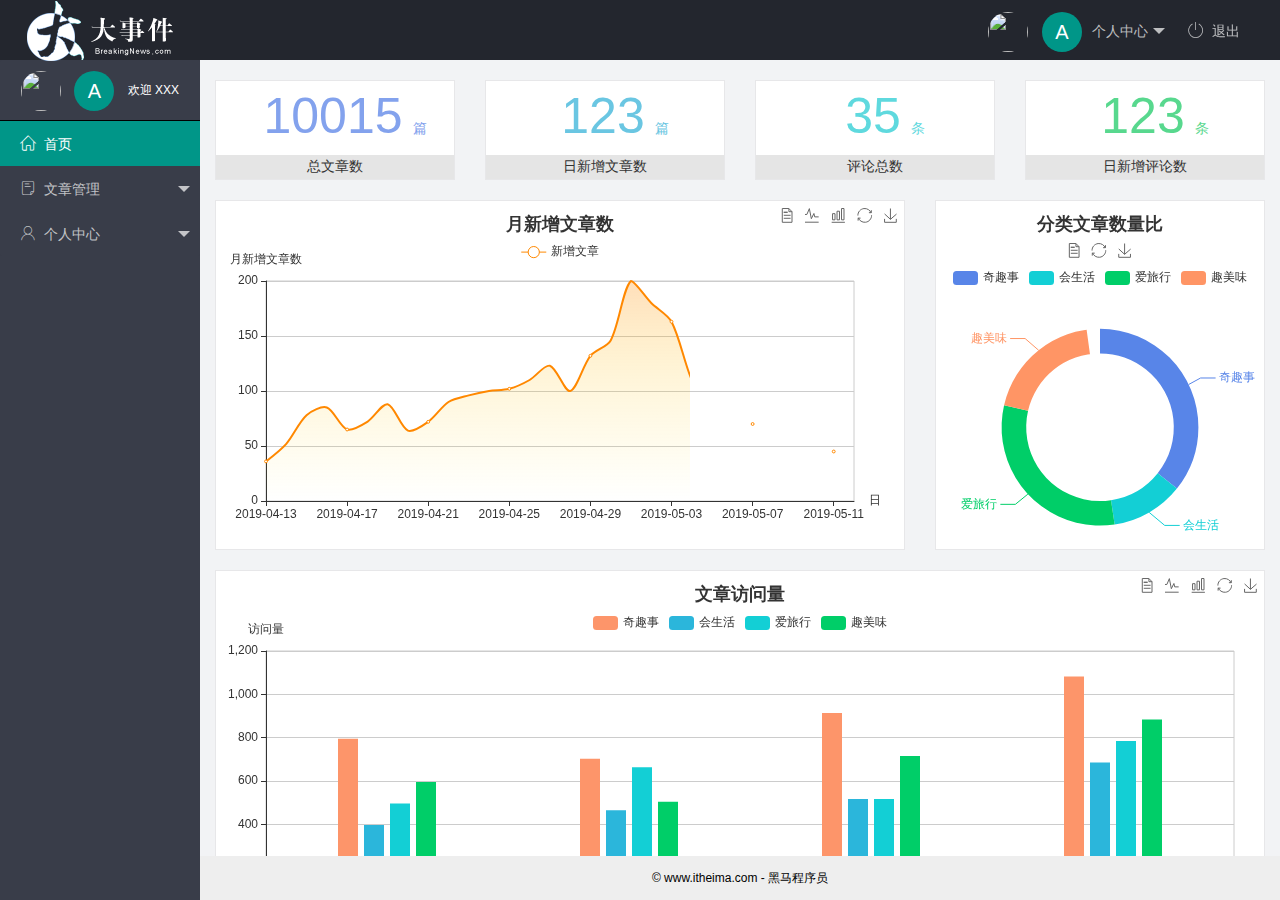
==== commit 07a295c5: "完成个人中心页面建设" ====
--- a/index.html
+++ b/index.html
@@ -29,7 +29,7 @@
                         <dd><a href="">重置密码</a></dd>
                     </dl>
                 </li>
-                <li class="layui-nav-item"><a href="javascript:;"><span class="iconfont icon-tuichu"></span>退出</a></li>
+                <li class="layui-nav-item"><a href="javascript:;" id="btnLogout"><span class="iconfont icon-tuichu"></span>退出</a></li>
             </ul>
         </div>
 
@@ -45,7 +45,7 @@
                     <li class="layui-nav-item layui-this">
                         <a href="/home/dashboard.html" target="fm"><span class="iconfont icon-home"></span>首页</a>
                     </li>
-                    <li class="layui-nav-item layui-nav-itemed">
+                    <li class="layui-nav-item">
                         <a class="" href="javascript:;"><span class="iconfont icon-16"></span>文章管理</a>
                         <dl class="layui-nav-child">
                             <dd><a href="javascript:;"><i class="layui-icon layui-icon-app"></i> 文章类别</a></dd>
@@ -56,9 +56,9 @@
                     <li class="layui-nav-item">
                         <a href="javascript:;"><span class="iconfont icon-user"></span>个人中心</a>
                         <dl class="layui-nav-child">
-                            <dd><a href="javascript:;"><i class="layui-icon layui-icon-app"></i> 基本资料</a></dd>
-                            <dd><a href="javascript:;"><i class="layui-icon layui-icon-app"></i> 更换头像</a></dd>
-                            <dd><a href="javascript:;"><i class="layui-icon layui-icon-app"></i> 重置密码</a></dd>
+                            <dd><a href="/user/user_info.html" target="fm"><i class="layui-icon layui-icon-app"></i> 基本资料</a></dd>
+                            <dd><a href="/user/user_avatar.html" target="fm"><i class="layui-icon layui-icon-app"></i> 更换头像</a></dd>
+                            <dd><a href="/user/user_pwd.html" target="fm"><i class="layui-icon layui-icon-app"></i> 重置密码</a></dd>
                         </dl>
                     </li>
                 </ul>
